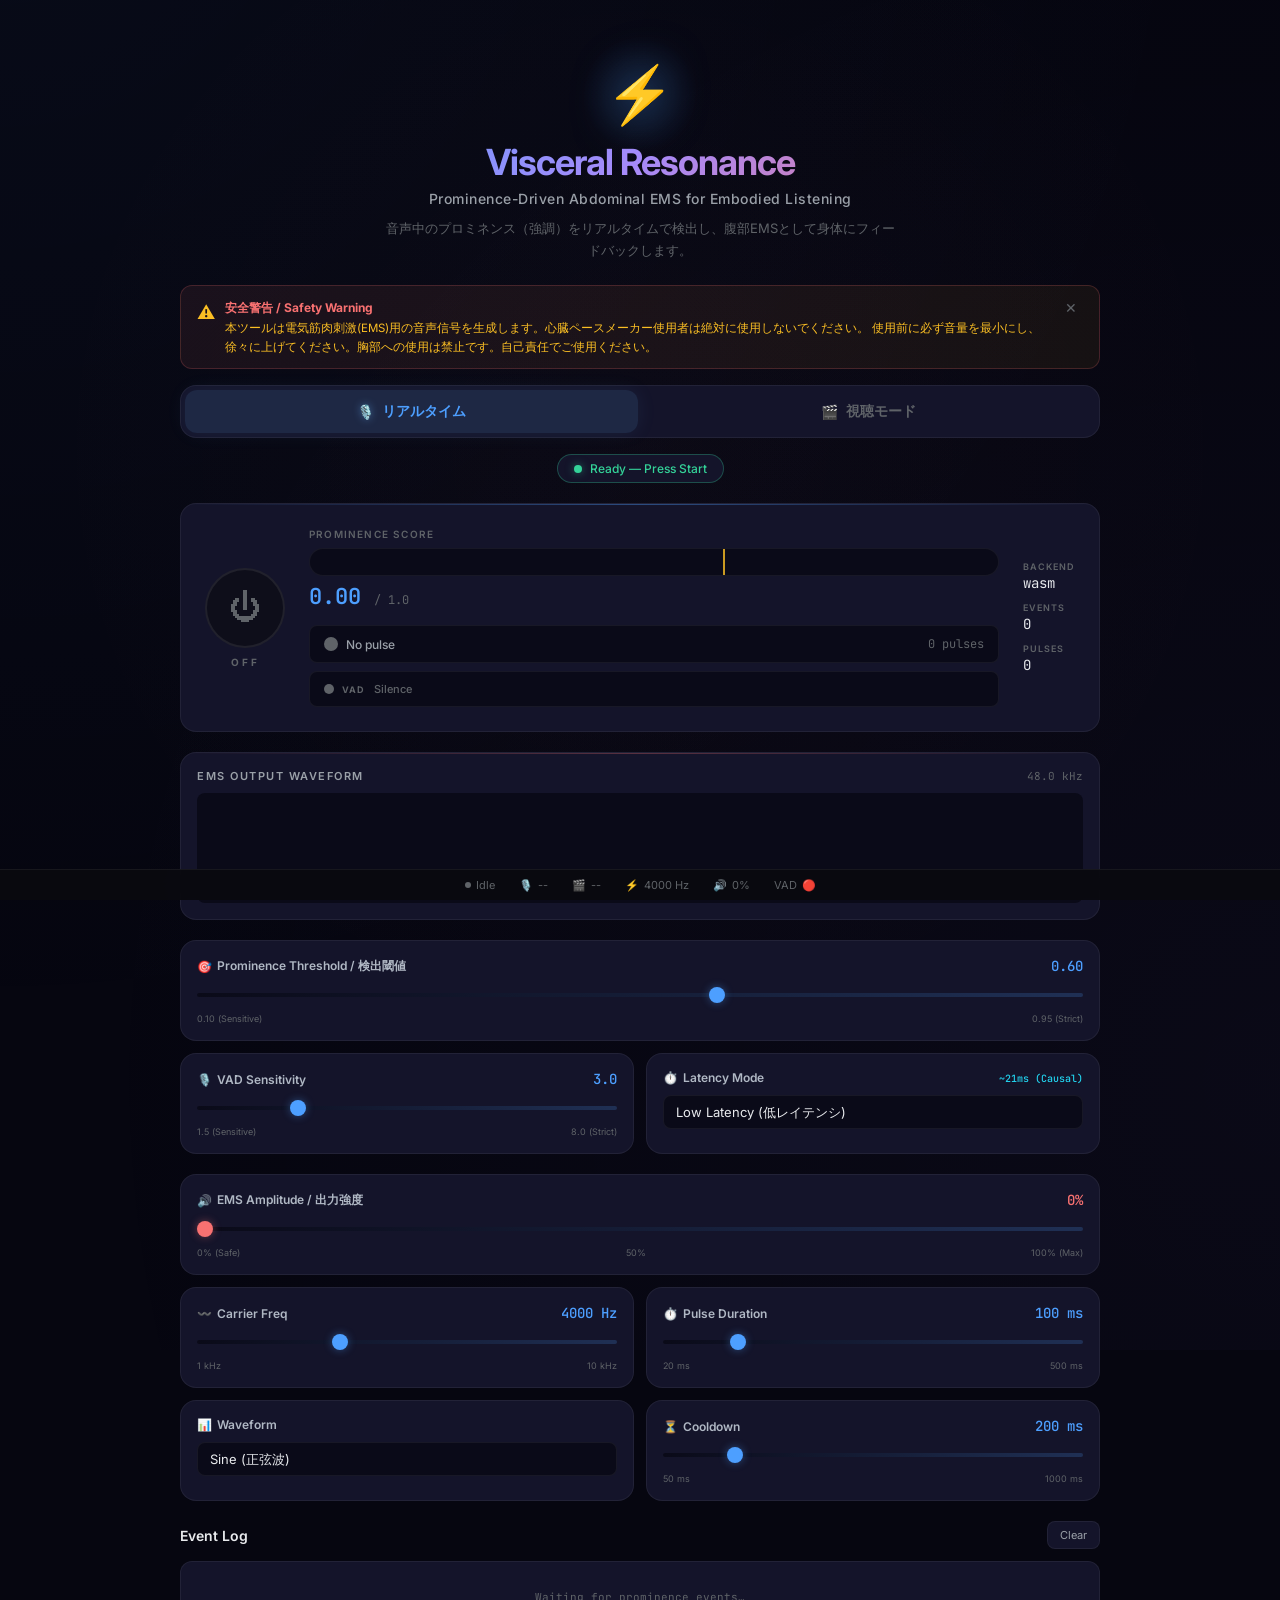
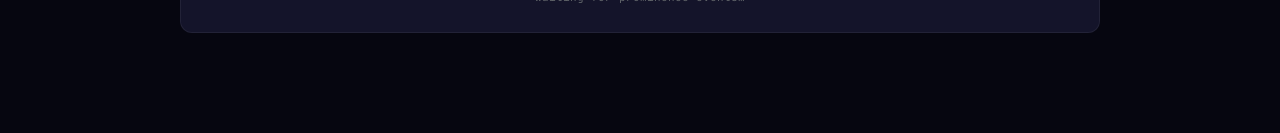
==== index.html @ 7a7bbd29 "feat: Visceral Resonance exhibition web app - Prominence-driven EMS (realtime + playback)" ====
<!DOCTYPE html>
<html lang="ja">
<head>
  <meta charset="UTF-8">
  <meta name="viewport" content="width=device-width, initial-scale=1.0">
  <title>Visceral Resonance — Prominence-Driven EMS</title>
  <meta name="description" content="Real-time speech prominence detection driving abdominal EMS for embodied listening. Exhibition demo.">
  <link rel="preconnect" href="https://fonts.googleapis.com">
  <link rel="preconnect" href="https://fonts.gstatic.com" crossorigin>
  <link href="https://fonts.googleapis.com/css2?family=Inter:wght@300;400;500;600;700&family=JetBrains+Mono:wght@400;500&display=swap" rel="stylesheet">
  <link rel="stylesheet" href="style.css">
</head>
<body>
  <div class="app-container">

    <!-- ═══ Hero ═══ -->
    <header class="hero">
      <div class="hero__icon-wrap">
        <span class="hero__icon">⚡</span>
        <div class="hero__glow"></div>
      </div>
      <h1 class="hero__title">Visceral Resonance</h1>
      <p class="hero__subtitle">Prominence-Driven Abdominal EMS for Embodied Listening</p>
      <p class="hero__desc">
        音声中のプロミネンス（強調）をリアルタイムで検出し、腹部EMSとして身体にフィードバックします。
      </p>
    </header>

    <!-- ═══ Safety Warning ═══ -->
    <div class="warning-banner" id="warningBanner">
      <span class="warning-banner__icon">⚠️</span>
      <div class="warning-banner__text">
        <strong>安全警告 / Safety Warning</strong>
        本ツールは電気筋肉刺激(EMS)用の音声信号を生成します。心臓ペースメーカー使用者は絶対に使用しないでください。
        使用前に必ず音量を最小にし、徐々に上げてください。胸部への使用は禁止です。自己責任でご使用ください。
      </div>
      <button class="warning-banner__dismiss" id="dismissWarning" aria-label="Dismiss">✕</button>
    </div>

    <!-- ═══ Mode Tabs ═══ -->
    <div class="mode-tabs">
      <button class="mode-tab mode-tab--active" id="modeRealtimeBtn" data-mode="realtime">
        <span>🎙️</span> リアルタイム
      </button>
      <button class="mode-tab" id="modePlaybackBtn" data-mode="playback">
        <span>🎬</span> 視聴モード
      </button>
    </div>

    <!-- ═══ Status Chip ═══ -->
    <div class="system-status">
      <div class="status-chip" id="statusChip">
        <span class="status-chip__dot"></span>
        <span class="status-chip__text">Initializing…</span>
      </div>
    </div>

    <!-- ═══════════════════════════════════════════════
         Realtime Mode
         ═══════════════════════════════════════════════ -->
    <div class="mode-section" id="modeRealtimeSection">

      <!-- Main Panel: Power + Meters -->
      <div class="main-panel">
        <div class="main-panel__left">
          <button class="power-btn" id="powerBtn" aria-label="Start/Stop">⏻</button>
          <p class="power-label" id="powerLabel">OFF</p>
        </div>
        <div class="main-panel__center">
          <!-- Prominence Meter -->
          <div class="prominence-meter">
            <div class="prominence-meter__label">Prominence Score</div>
            <div class="prominence-meter__bar-wrapper">
              <div class="prominence-meter__bar" id="prominenceBar"></div>
              <div class="prominence-meter__threshold" id="prominenceThresholdLine"></div>
            </div>
            <div class="prominence-meter__value">
              <span id="prominenceScoreText">0.00</span>
              <span class="prominence-meter__unit">/ 1.0</span>
            </div>
          </div>
          <!-- Pulse Indicator -->
          <div class="pulse-indicator" id="pulseIndicator">
            <span class="pulse-indicator__dot" id="pulseDot"></span>
            <span class="pulse-indicator__text" id="pulseText">No pulse</span>
            <span class="pulse-indicator__count" id="pulseCount">0 pulses</span>
          </div>
          <!-- VAD Indicator -->
          <div class="vad-indicator" id="vadIndicator">
            <span class="vad-indicator__dot" id="vadDot"></span>
            <span class="vad-indicator__label">VAD</span>
            <span class="vad-indicator__text" id="vadText">Silence</span>
          </div>
        </div>
        <div class="main-panel__right">
          <div class="acn-info">
            <div class="acn-info__item"><span class="acn-info__label">Backend</span><span class="acn-info__value" id="acnBackend">--</span></div>
            <div class="acn-info__item"><span class="acn-info__label">Events</span><span class="acn-info__value" id="eventCount">0</span></div>
            <div class="acn-info__item"><span class="acn-info__label">Pulses</span><span class="acn-info__value" id="totalPulses">0</span></div>
          </div>
        </div>
      </div>

      <!-- Waveform Visualizer -->
      <div class="visualizer-section">
        <div class="visualizer-card">
          <div class="visualizer-header">
            <span class="visualizer-title">EMS Output Waveform</span>
            <span class="visualizer-info" id="sampleRateInfo">48 kHz</span>
          </div>
          <canvas id="waveformCanvas"></canvas>
        </div>
      </div>

      <!-- Realtime Controls -->
      <div class="controls-grid">
        <div class="control-card control-card--full">
          <div class="control-card__header">
            <span class="control-card__title"><span>🎯</span> Prominence Threshold / 検出閾値</span>
            <span class="control-card__value" id="thresholdValue">0.60</span>
          </div>
          <input type="range" id="thresholdSlider" min="10" max="95" value="60" step="1">
          <div class="slider-labels"><span>0.10 (Sensitive)</span><span>0.95 (Strict)</span></div>
        </div>
        <div class="control-card">
          <div class="control-card__header">
            <span class="control-card__title"><span>🎙️</span> VAD Sensitivity</span>
            <span class="control-card__value" id="vadSensitivityValue">3.0</span>
          </div>
          <input type="range" id="vadSensitivitySlider" min="1.5" max="8.0" value="3.0" step="0.1">
          <div class="slider-labels"><span>1.5 (Sensitive)</span><span>8.0 (Strict)</span></div>
        </div>
        <div class="control-card">
          <div class="control-card__header">
            <span class="control-card__title"><span>⏱️</span> Latency Mode</span>
            <span class="control-card__value latency-info" id="latencyModeInfo">~21ms (Causal)</span>
          </div>
          <div class="select-group">
            <select id="latencyModeSelect">
              <option value="low" selected>Low Latency (低レイテンシ)</option>
              <option value="normal">Normal (ACN Triplet)</option>
            </select>
          </div>
        </div>
      </div>

    </div><!-- end realtime -->

    <!-- ═══════════════════════════════════════════════
         Playback Mode
         ═══════════════════════════════════════════════ -->
    <div class="mode-section mode-section--hidden" id="modePlaybackSection">

      <!-- Port Selection -->
      <div class="section-header">
        <h2 class="section-title">Output Port / 出力ポート</h2>
        <button class="btn-small" id="refreshDevicesBtn">🔄 Refresh Devices</button>
      </div>
      <div class="port-grid">
        <div class="port-card">
          <div class="port-card__header">
            <span class="port-card__icon">🔊</span>
            <span class="port-card__title">Audio Port (音声出力)</span>
          </div>
          <div class="select-group"><select id="audioPortSelect"><option value="default">Default</option></select></div>
          <div class="port-card__hint">ヘッドホン / スピーカー</div>
        </div>
        <div class="port-card">
          <div class="port-card__header">
            <span class="port-card__icon">⚡</span>
            <span class="port-card__title">EMS Port (刺激出力)</span>
          </div>
          <div class="select-group"><select id="emsPortSelect"><option value="default">Default</option></select></div>
          <div class="port-card__hint">USB-C オーディオアダプタ → 電極パッド</div>
        </div>
      </div>

      <!-- Media Library -->
      <div class="section-header" style="margin-top:12px">
        <h2 class="section-title">📁 Media Library</h2>
      </div>
      <div class="media-library" id="mediaLibrary">
        <div class="media-library__loading">読み込み中…</div>
      </div>

      <!-- File Drop + Player -->
      <div class="playback-card">
        <div class="playback-drop-zone playback-drop-zone--small" id="dropZone">
          <div class="playback-drop-zone__text">📂 その他のWAVファイルをドロップ / クリック</div>
          <input type="file" id="playbackFileInput" accept=".wav" style="display:none">
        </div>
        <div class="playback-player" id="playbackPlayer" style="display:none">
          <div class="playback-player__name" id="playbackFileName">--</div>
          <div class="playback-transport">
            <button class="transport-btn" id="playBtn">▶</button>
            <button class="transport-btn" id="pauseBtn">⏸</button>
            <button class="transport-btn" id="stopBtn">⏹</button>
            <input type="range" class="seek-slider" id="seekSlider" min="0" max="100" value="0" step="0.1">
            <span class="transport-time" id="transportTime">0:00 / 0:00</span>
          </div>
          <div class="playback-player__controls">
            <button class="btn-small" id="playbackClearBtn">別のファイルを選択</button>
          </div>
        </div>
      </div>
    </div><!-- end playback -->

    <!-- ═══ Shared EMS Controls ═══ -->
    <div class="controls-grid">
      <div class="control-card control-card--full">
        <div class="control-card__header">
          <span class="control-card__title"><span>🔊</span> EMS Amplitude / 出力強度</span>
          <span class="control-card__value amplitude-value" id="amplitudeValue">0%</span>
        </div>
        <input type="range" class="amplitude-slider" id="amplitudeSlider" min="0" max="100" value="0" step="1">
        <div class="slider-labels"><span>0% (Safe)</span><span>50%</span><span>100% (Max)</span></div>
      </div>
      <div class="control-card">
        <div class="control-card__header">
          <span class="control-card__title"><span>〰️</span> Carrier Freq</span>
          <span class="control-card__value" id="carrierFreqValue">4000 Hz</span>
        </div>
        <input type="range" id="carrierFreqSlider" min="1000" max="10000" value="4000" step="100">
        <div class="slider-labels"><span>1 kHz</span><span>10 kHz</span></div>
      </div>
      <div class="control-card">
        <div class="control-card__header">
          <span class="control-card__title"><span>⏱️</span> Pulse Duration</span>
          <span class="control-card__value" id="pulseDurationValue">100 ms</span>
        </div>
        <input type="range" id="pulseDurationSlider" min="20" max="500" value="100" step="10">
        <div class="slider-labels"><span>20 ms</span><span>500 ms</span></div>
      </div>
      <div class="control-card">
        <div class="control-card__header">
          <span class="control-card__title"><span>📊</span> Waveform</span>
        </div>
        <div class="select-group">
          <select id="waveformSelect">
            <option value="0">Sine (正弦波)</option>
            <option value="1">Square (矩形波)</option>
            <option value="2">Biphasic (二相性)</option>
          </select>
        </div>
      </div>
      <div class="control-card">
        <div class="control-card__header">
          <span class="control-card__title"><span>⏳</span> Cooldown</span>
          <span class="control-card__value" id="cooldownValue">200 ms</span>
        </div>
        <input type="range" id="cooldownSlider" min="50" max="1000" value="200" step="10">
        <div class="slider-labels"><span>50 ms</span><span>1000 ms</span></div>
      </div>
    </div>

    <!-- ═══ Event Log ═══ -->
    <div class="event-log-section">
      <div class="section-header">
        <h2 class="section-title">Event Log</h2>
        <button class="btn-small" id="clearLogBtn">Clear</button>
      </div>
      <div class="event-log" id="eventLog">
        <div class="event-log__placeholder">Waiting for prominence events…</div>
      </div>
    </div>
  </div>

  <!-- ═══ Bottom Status Bar ═══ -->
  <div class="status-bar">
    <div class="status-item"><div class="status-dot" id="statusDot"></div><span id="statusText">Idle</span></div>
    <div class="status-item"><span>🎙️</span><span id="statusMic">--</span></div>
    <div class="status-item"><span>🎬</span><span id="statusPlayback">--</span></div>
    <div class="status-item"><span>⚡</span><span id="statusCarrier">4000 Hz</span></div>
    <div class="status-item"><span>🔊</span><span id="statusAmplitude">0%</span></div>
    <div class="status-item"><span>VAD</span><span id="statusVad">🔴</span></div>
  </div>

  <!-- ═══ Scripts ═══ -->
  <script src="./lib/syllable.js"></script>
  <script src="./lib/acn-model-acoustic-v1.js"></script>
  <script src="./lib/acn-features.js"></script>
  <script src="./lib/acn-runtime.js"></script>
  <script src="./lib/acn-wasm-runtime.js"></script>
  <script src="app.js"></script>
</body>
</html>
---- style.css ----
/* ═══════════════════════════════════════════════════════════════════
   Visceral Resonance — Exhibition Dark UI
   ═══════════════════════════════════════════════════════════════════ */

@import url('https://fonts.googleapis.com/css2?family=Inter:wght@300;400;500;600;700&family=JetBrains+Mono:wght@400;500&display=swap');

:root {
  --bg-primary: #060610;
  --bg-secondary: #0e0e1a;
  --bg-card: #14142a;
  --bg-card-hover: #1c1c3a;
  --bg-input: #0a0a18;
  --border-subtle: rgba(255, 255, 255, 0.06);
  --border-active: rgba(100, 180, 255, 0.3);

  --text-primary: #e8eaed;
  --text-secondary: #9aa0a8;
  --text-muted: #5f6368;
  --text-label: #b0b8c4;

  --accent-blue: #4d9fff;
  --accent-blue-glow: rgba(77, 159, 255, 0.15);
  --accent-green: #34d399;
  --accent-green-glow: rgba(52, 211, 153, 0.15);
  --accent-red: #f87171;
  --accent-red-glow: rgba(248, 113, 113, 0.2);
  --accent-amber: #fbbf24;
  --accent-purple: #a78bfa;
  --accent-cyan: #22d3ee;

  --font-sans: 'Inter', -apple-system, BlinkMacSystemFont, sans-serif;
  --font-mono: 'JetBrains Mono', 'Consolas', monospace;

  --radius-sm: 8px;
  --radius-md: 12px;
  --radius-lg: 16px;
  --ease-out: cubic-bezier(0.16, 1, 0.3, 1);
}

* { margin: 0; padding: 0; box-sizing: border-box; }
html { font-size: 16px; scroll-behavior: smooth; }

body {
  font-family: var(--font-sans);
  background: var(--bg-primary);
  color: var(--text-primary);
  min-height: 100vh;
  overflow-x: hidden;
  -webkit-font-smoothing: antialiased;
}

body::before {
  content: '';
  position: fixed;
  top: -50%; left: -50%;
  width: 200%; height: 200%;
  background:
    radial-gradient(circle at 25% 15%, rgba(77, 159, 255, 0.04) 0%, transparent 50%),
    radial-gradient(circle at 75% 85%, rgba(167, 139, 250, 0.03) 0%, transparent 50%),
    radial-gradient(circle at 50% 50%, rgba(248, 113, 113, 0.02) 0%, transparent 40%);
  pointer-events: none;
  z-index: 0;
}

/* ═══ Layout ═══ */

.app-container {
  max-width: 960px;
  margin: 0 auto;
  padding: 20px 20px 80px;
  position: relative;
  z-index: 1;
}

/* ═══ Hero ═══ */

.hero {
  text-align: center;
  padding: 40px 0 24px;
  position: relative;
}

.hero__icon-wrap {
  position: relative;
  display: inline-block;
  margin-bottom: 12px;
}

.hero__icon {
  font-size: 56px;
  display: block;
  filter: drop-shadow(0 0 24px rgba(77, 159, 255, 0.5));
  animation: hero-pulse 3s ease-in-out infinite;
  position: relative;
  z-index: 1;
}

.hero__glow {
  position: absolute;
  top: 50%; left: 50%;
  transform: translate(-50%, -50%);
  width: 120px; height: 120px;
  background: radial-gradient(circle, rgba(77, 159, 255, 0.12) 0%, transparent 70%);
  border-radius: 50%;
  animation: glow-breathe 4s ease-in-out infinite;
}

@keyframes hero-pulse {
  0%, 100% { filter: drop-shadow(0 0 24px rgba(77, 159, 255, 0.5)); transform: scale(1); }
  50% { filter: drop-shadow(0 0 36px rgba(77, 159, 255, 0.8)); transform: scale(1.05); }
}

@keyframes glow-breathe {
  0%, 100% { opacity: 0.6; transform: translate(-50%, -50%) scale(1); }
  50% { opacity: 1; transform: translate(-50%, -50%) scale(1.3); }
}

.hero__title {
  font-size: 36px;
  font-weight: 700;
  letter-spacing: -1px;
  background: linear-gradient(135deg, #4d9fff 0%, #a78bfa 50%, #f87171 100%);
  -webkit-background-clip: text;
  -webkit-text-fill-color: transparent;
  background-clip: text;
  margin-bottom: 6px;
}

.hero__subtitle {
  font-size: 14px;
  color: var(--text-secondary);
  font-weight: 500;
  letter-spacing: 0.5px;
  margin-bottom: 10px;
}

.hero__desc {
  font-size: 13px;
  color: var(--text-muted);
  max-width: 520px;
  margin: 0 auto;
  line-height: 1.7;
}

/* ═══ Safety Warning ═══ */

.warning-banner {
  background: linear-gradient(135deg, rgba(248, 113, 113, 0.08), rgba(251, 191, 36, 0.06));
  border: 1px solid rgba(248, 113, 113, 0.2);
  border-radius: var(--radius-md);
  padding: 12px 16px;
  margin-bottom: 16px;
  display: flex;
  align-items: flex-start;
  gap: 10px;
  font-size: 11.5px;
  line-height: 1.6;
  color: var(--accent-amber);
  animation: fadeIn 0.5s ease-out;
}

.warning-banner--hidden { display: none; }

.warning-banner__icon { font-size: 18px; flex-shrink: 0; margin-top: 1px; }
.warning-banner__text { flex: 1; }
.warning-banner__text strong { display: block; font-size: 12px; margin-bottom: 2px; color: var(--accent-red); }

.warning-banner__dismiss {
  background: none; border: none; color: var(--text-muted); cursor: pointer;
  font-size: 14px; padding: 2px 6px; border-radius: 4px;
  transition: color 0.2s, background 0.2s;
}
.warning-banner__dismiss:hover { color: var(--text-primary); background: rgba(255,255,255,0.05); }

/* ═══ Mode Tabs ═══ */

.mode-tabs {
  display: flex;
  gap: 4px;
  padding: 4px;
  background: var(--bg-card);
  border-radius: var(--radius-lg);
  border: 1px solid var(--border-subtle);
  margin-bottom: 16px;
}

.mode-tab {
  flex: 1;
  padding: 12px 16px;
  border: none;
  border-radius: var(--radius-md);
  background: transparent;
  color: var(--text-muted);
  font-family: var(--font-sans);
  font-size: 14px;
  font-weight: 600;
  cursor: pointer;
  transition: all 0.3s var(--ease-out);
  display: flex;
  align-items: center;
  justify-content: center;
  gap: 8px;
}

.mode-tab:hover { color: var(--text-secondary); background: rgba(255,255,255,0.03); }

.mode-tab--active {
  background: rgba(100, 180, 255, 0.12);
  color: var(--accent-blue);
  box-shadow: 0 0 20px rgba(100, 180, 255, 0.08);
}

.mode-tab--active span { filter: drop-shadow(0 0 4px rgba(100, 180, 255, 0.4)); }

.mode-section { animation: modeIn 0.3s var(--ease-out); }
.mode-section--hidden { display: none !important; }

@keyframes modeIn {
  from { opacity: 0; transform: translateY(8px); }
  to   { opacity: 1; transform: translateY(0); }
}

@keyframes fadeIn {
  from { opacity: 0; }
  to   { opacity: 1; }
}

/* ═══ System Status ═══ */

.system-status {
  display: flex;
  justify-content: center;
  margin-bottom: 20px;
}

.status-chip {
  display: inline-flex;
  align-items: center;
  gap: 8px;
  padding: 6px 16px;
  border-radius: 20px;
  background: var(--bg-card);
  border: 1px solid var(--border-subtle);
  font-size: 12px;
  font-weight: 500;
  color: var(--text-secondary);
  transition: all 0.3s var(--ease-out);
}

.status-chip.ready { border-color: rgba(52, 211, 153, 0.3); color: var(--accent-green); }
.status-chip.error { border-color: rgba(248, 113, 113, 0.3); color: var(--accent-red); }
.status-chip.calibrating { border-color: rgba(251, 191, 36, 0.3); color: var(--accent-amber); }

.status-chip__dot {
  width: 8px; height: 8px;
  border-radius: 50%;
  background: var(--text-muted);
  transition: all 0.3s;
}

.status-chip.ready .status-chip__dot { background: var(--accent-green); box-shadow: 0 0 8px rgba(52, 211, 153, 0.5); }
.status-chip.error .status-chip__dot { background: var(--accent-red); }
.status-chip.calibrating .status-chip__dot { background: var(--accent-amber); animation: blink 1s ease-in-out infinite; }

@keyframes blink { 0%, 100% { opacity: 1; } 50% { opacity: 0.3; } }

/* ═══ Main Panel ═══ */

.main-panel {
  display: grid;
  grid-template-columns: auto 1fr auto;
  gap: 24px;
  align-items: center;
  margin-bottom: 20px;
  padding: 24px;
  background: var(--bg-card);
  border: 1px solid var(--border-subtle);
  border-radius: var(--radius-lg);
  position: relative;
  overflow: hidden;
}

.main-panel::before {
  content: '';
  position: absolute;
  top: 0; left: 0; right: 0;
  height: 1px;
  background: linear-gradient(90deg, transparent, rgba(77, 159, 255, 0.4), transparent);
}

.main-panel__left { text-align: center; }

/* Power Button */
.power-btn {
  width: 80px; height: 80px;
  border-radius: 50%;
  border: 2px solid rgba(255, 255, 255, 0.08);
  background: var(--bg-secondary);
  cursor: pointer;
  display: flex;
  align-items: center;
  justify-content: center;
  font-size: 32px;
  color: var(--text-muted);
  transition: all 0.4s var(--ease-out);
  outline: none;
  position: relative;
}

.power-btn::after {
  content: '';
  position: absolute;
  inset: -4px;
  border-radius: 50%;
  border: 1px solid transparent;
  transition: border-color 0.4s;
}

.power-btn:hover {
  border-color: rgba(77, 159, 255, 0.4);
  transform: scale(1.08);
  box-shadow: 0 0 24px rgba(77, 159, 255, 0.1);
}

.power-btn.active {
  border-color: var(--accent-green);
  background: rgba(52, 211, 153, 0.1);
  color: var(--accent-green);
  box-shadow: 0 0 40px rgba(52, 211, 153, 0.2);
}

.power-btn.active::after {
  border-color: rgba(52, 211, 153, 0.15);
  animation: ring-expand 2s infinite;
}

@keyframes ring-expand {
  0% { transform: scale(1); opacity: 1; }
  100% { transform: scale(1.4); opacity: 0; }
}

.power-label {
  margin-top: 8px;
  font-size: 10px;
  font-weight: 700;
  color: var(--text-muted);
  text-transform: uppercase;
  letter-spacing: 3px;
}

.power-label.active { color: var(--accent-green); }

/* ═══ Prominence Meter ═══ */

.prominence-meter { margin-bottom: 14px; }

.prominence-meter__label {
  font-size: 10px;
  font-weight: 600;
  color: var(--text-muted);
  text-transform: uppercase;
  letter-spacing: 1.2px;
  margin-bottom: 8px;
}

.prominence-meter__bar-wrapper {
  position: relative;
  height: 28px;
  background: var(--bg-input);
  border-radius: 14px;
  overflow: hidden;
  margin-bottom: 6px;
  border: 1px solid var(--border-subtle);
}

.prominence-meter__bar {
  height: 100%;
  width: 0%;
  border-radius: 14px;
  background: linear-gradient(90deg, #22d3ee, #4d9fff, #a78bfa, #f87171);
  transition: width 0.1s ease-out;
  box-shadow: 0 0 16px rgba(77, 159, 255, 0.35);
}

.prominence-meter__threshold {
  position: absolute;
  top: 0; bottom: 0;
  width: 2px;
  background: var(--accent-amber);
  left: 60%;
  transition: left 0.2s;
  opacity: 0.8;
}

.prominence-meter__threshold::after {
  content: '▼';
  position: absolute;
  top: -14px; left: 50%;
  transform: translateX(-50%);
  font-size: 8px;
  color: var(--accent-amber);
}

.prominence-meter__value {
  font-family: var(--font-mono);
  font-size: 22px;
  font-weight: 600;
  color: var(--accent-blue);
}

.prominence-meter__unit {
  font-size: 12px;
  color: var(--text-muted);
  font-weight: 400;
}

/* ═══ Pulse Indicator ═══ */

.pulse-indicator {
  display: flex;
  align-items: center;
  gap: 8px;
  padding: 10px 14px;
  background: var(--bg-input);
  border-radius: var(--radius-sm);
  font-size: 12px;
  margin-bottom: 8px;
  border: 1px solid var(--border-subtle);
}

.pulse-indicator__dot {
  width: 14px; height: 14px;
  border-radius: 50%;
  background: var(--text-muted);
  transition: all 0.15s;
  flex-shrink: 0;
}

.pulse-indicator__dot.firing {
  background: var(--accent-red);
  box-shadow: 0 0 20px rgba(248, 113, 113, 0.7);
  animation: pulse-fire 0.15s ease-out;
}

@keyframes pulse-fire {
  0% { transform: scale(1); }
  50% { transform: scale(1.8); }
  100% { transform: scale(1); }
}

.pulse-indicator__text { color: var(--text-secondary); font-weight: 500; flex: 1; }
.pulse-indicator__count { font-family: var(--font-mono); color: var(--text-muted); }

/* ═══ VAD Indicator ═══ */

.vad-indicator {
  display: flex;
  align-items: center;
  gap: 8px;
  padding: 10px 14px;
  background: var(--bg-input);
  border-radius: var(--radius-sm);
  font-size: 12px;
  border: 1px solid var(--border-subtle);
}

.vad-indicator__dot {
  width: 10px; height: 10px;
  border-radius: 50%;
  background: var(--text-muted);
  transition: all 0.2s;
  flex-shrink: 0;
}

.vad-indicator__dot.active {
  background: var(--accent-green);
  box-shadow: 0 0 12px rgba(52, 211, 153, 0.6);
}

.vad-indicator__label {
  font-size: 9px;
  font-weight: 700;
  color: var(--text-muted);
  text-transform: uppercase;
  letter-spacing: 1.2px;
}

.vad-indicator__text {
  color: var(--text-muted);
  font-weight: 500;
  font-size: 11px;
  transition: color 0.2s;
}

.latency-info { font-size: 10px !important; color: var(--accent-cyan) !important; }

/* ═══ Waveform Visualizer ═══ */

.visualizer-section { margin-bottom: 20px; }

.visualizer-card {
  background: var(--bg-card);
  border: 1px solid var(--border-subtle);
  border-radius: var(--radius-lg);
  padding: 16px;
  position: relative;
  overflow: hidden;
}

.visualizer-card::before {
  content: '';
  position: absolute;
  top: 0; left: 0; right: 0;
  height: 1px;
  background: linear-gradient(90deg, transparent, rgba(248, 113, 113, 0.3), transparent);
}

.visualizer-header {
  display: flex;
  justify-content: space-between;
  align-items: center;
  margin-bottom: 10px;
}

.visualizer-title {
  font-size: 11px;
  font-weight: 600;
  color: var(--text-secondary);
  text-transform: uppercase;
  letter-spacing: 1.5px;
}

.visualizer-info {
  font-family: var(--font-mono);
  font-size: 11px;
  color: var(--text-muted);
}

#waveformCanvas {
  width: 100%;
  height: 110px;
  display: block;
  border-radius: var(--radius-sm);
  background: var(--bg-input);
}

/* ═══ ACN Info ═══ */

.acn-info { display: flex; flex-direction: column; gap: 10px; }

.acn-info__item { display: flex; flex-direction: column; gap: 2px; }

.acn-info__label {
  font-size: 9px; font-weight: 600;
  color: var(--text-muted);
  text-transform: uppercase;
  letter-spacing: 1px;
}

.acn-info__value {
  font-family: var(--font-mono);
  font-size: 14px;
  color: var(--text-primary);
}

/* ═══ Control Cards ═══ */

.controls-grid {
  display: grid;
  grid-template-columns: 1fr 1fr;
  gap: 12px;
  margin-bottom: 20px;
}

.control-card {
  background: var(--bg-card);
  border: 1px solid var(--border-subtle);
  border-radius: var(--radius-lg);
  padding: 16px;
  transition: border-color 0.3s var(--ease-out);
}

.control-card:hover { border-color: var(--border-active); }
.control-card--full { grid-column: 1 / -1; }

.control-card__header {
  display: flex;
  justify-content: space-between;
  align-items: baseline;
  margin-bottom: 10px;
}

.control-card__title {
  font-size: 12px; font-weight: 600;
  color: var(--text-label);
  display: flex; align-items: center; gap: 5px;
}

.control-card__value {
  font-family: var(--font-mono);
  font-size: 14px;
  font-weight: 500;
  color: var(--accent-blue);
}

.amplitude-value { color: var(--accent-red) !important; }

/* Sliders */
input[type="range"] {
  width: 100%;
  -webkit-appearance: none;
  appearance: none;
  background: transparent;
  cursor: pointer;
  height: 20px;
}

input[type="range"]::-webkit-slider-runnable-track {
  height: 4px;
  background: linear-gradient(90deg, var(--bg-input) 0%, rgba(77, 159, 255, 0.2) 100%);
  border-radius: 2px;
}

input[type="range"]::-webkit-slider-thumb {
  -webkit-appearance: none;
  appearance: none;
  width: 16px; height: 16px;
  background: var(--accent-blue);
  border-radius: 50%;
  margin-top: -6px;
  box-shadow: 0 0 8px rgba(77, 159, 255, 0.4);
  transition: transform 0.15s, box-shadow 0.15s;
}

input[type="range"]::-webkit-slider-thumb:hover {
  transform: scale(1.2);
  box-shadow: 0 0 14px rgba(77, 159, 255, 0.6);
}

.amplitude-slider::-webkit-slider-thumb {
  background: var(--accent-red) !important;
  box-shadow: 0 0 8px rgba(248, 113, 113, 0.4) !important;
}

.slider-labels {
  display: flex;
  justify-content: space-between;
  font-size: 9px;
  color: var(--text-muted);
  margin-top: 4px;
}

/* Selects */
.select-group select {
  width: 100%;
  background: var(--bg-input);
  color: var(--text-primary);
  border: 1px solid var(--border-subtle);
  border-radius: var(--radius-sm);
  padding: 8px 12px;
  font-family: var(--font-sans);
  font-size: 13px;
  cursor: pointer;
  outline: none;
  transition: border-color 0.2s;
  -webkit-appearance: none;
  appearance: none;
}

.select-group select:focus { border-color: var(--accent-blue); }

/* ═══ Playback Mode ═══ */

.section-header {
  display: flex;
  justify-content: space-between;
  align-items: center;
  margin-bottom: 12px;
}

.section-title {
  font-size: 14px;
  font-weight: 600;
  color: var(--text-primary);
}

.btn-small {
  background: var(--bg-card);
  border: 1px solid var(--border-subtle);
  color: var(--text-secondary);
  padding: 6px 12px;
  border-radius: var(--radius-sm);
  font-family: var(--font-sans);
  font-size: 11px;
  cursor: pointer;
  transition: all 0.2s var(--ease-out);
}

.btn-small:hover { border-color: var(--accent-blue); color: var(--accent-blue); }

/* Port Grid */
.port-grid {
  display: grid;
  grid-template-columns: 1fr 1fr;
  gap: 12px;
  margin-bottom: 12px;
}

.port-card {
  background: var(--bg-card);
  border: 1px solid var(--border-subtle);
  border-radius: var(--radius-md);
  padding: 14px;
  transition: border-color 0.3s var(--ease-out);
}

.port-card:hover { border-color: var(--border-active); }

.port-card__header { display: flex; align-items: center; gap: 8px; margin-bottom: 8px; }
.port-card__icon { font-size: 18px; }
.port-card__title { font-size: 12px; font-weight: 600; color: var(--text-label); }
.port-card__hint { font-size: 9px; color: var(--text-muted); font-family: var(--font-mono); margin-top: 6px; }

/* Media Library */
.media-library {
  display: grid;
  grid-template-columns: 1fr;
  gap: 6px;
  margin-bottom: 12px;
}

.media-library__loading {
  text-align: center;
  color: var(--text-muted);
  padding: 16px;
  font-size: 12px;
}

.media-track {
  display: flex;
  align-items: center;
  gap: 12px;
  padding: 10px 14px;
  background: var(--bg-card);
  border: 1px solid var(--border-subtle);
  border-radius: var(--radius-md);
  cursor: pointer;
  transition: all 0.2s var(--ease-out);
}

.media-track:hover { border-color: var(--accent-blue); background: var(--bg-card-hover); }

.media-track--active {
  border-color: var(--accent-blue);
  background: rgba(77, 159, 255, 0.08);
  box-shadow: 0 0 12px rgba(77, 159, 255, 0.1);
}

.media-track__icon { font-size: 18px; flex-shrink: 0; }
.media-track__info { flex: 1; min-width: 0; }

.media-track__label {
  font-size: 13px; font-weight: 500;
  color: var(--text-primary);
  white-space: nowrap; overflow: hidden; text-overflow: ellipsis;
}

.media-track__meta {
  font-size: 10px;
  color: var(--text-muted);
  font-family: var(--font-mono);
  margin-top: 2px;
}

.media-track__play {
  flex-shrink: 0;
  width: 30px; height: 30px;
  border-radius: 50%;
  border: 1px solid var(--border-subtle);
  background: var(--bg-input);
  color: var(--accent-blue);
  font-size: 12px;
  cursor: pointer;
  display: flex;
  align-items: center;
  justify-content: center;
  transition: all 0.2s var(--ease-out);
}

.media-track__play:hover { background: var(--accent-blue-glow); border-color: var(--accent-blue); }

/* Playback Card */
.playback-card {
  background: var(--bg-card);
  border: 1px solid var(--border-subtle);
  border-radius: var(--radius-lg);
  padding: 16px;
}

.playback-drop-zone {
  border: 2px dashed rgba(255,255,255,0.1);
  border-radius: var(--radius-md);
  padding: 32px 20px;
  text-align: center;
  cursor: pointer;
  transition: all 0.3s var(--ease-out);
}

.playback-drop-zone--small { padding: 14px 16px; }

.playback-drop-zone:hover,
.playback-drop-zone.dragover {
  border-color: var(--accent-blue);
  background: rgba(77, 159, 255, 0.05);
}

.playback-drop-zone__text {
  font-size: 13px;
  color: var(--text-secondary);
}

.playback-player__name {
  font-family: var(--font-mono);
  font-size: 13px;
  color: var(--accent-cyan);
  margin-bottom: 10px;
  padding: 6px 10px;
  background: var(--bg-input);
  border-radius: var(--radius-sm);
  display: flex;
  align-items: center;
  gap: 8px;
}

.playback-player__name::before { content: '🎵'; }

.playback-transport {
  display: flex;
  align-items: center;
  gap: 8px;
  padding: 10px 0;
}

.transport-btn {
  width: 36px; height: 36px;
  border-radius: 50%;
  border: 1px solid var(--border-subtle);
  background: var(--bg-input);
  color: var(--text-primary);
  font-size: 14px;
  cursor: pointer;
  display: flex;
  align-items: center;
  justify-content: center;
  transition: all 0.2s var(--ease-out);
}

.transport-btn:hover { border-color: var(--accent-blue); background: var(--accent-blue-glow); }

.seek-slider { flex: 1; }

.transport-time {
  font-family: var(--font-mono);
  font-size: 11px;
  color: var(--text-muted);
  min-width: 80px;
  text-align: right;
}

.playback-player__controls {
  display: flex;
  justify-content: flex-end;
  margin-top: 10px;
}

/* ═══ Event Log ═══ */

.event-log-section { margin-bottom: 20px; }

.event-log {
  background: var(--bg-card);
  border: 1px solid var(--border-subtle);
  border-radius: var(--radius-md);
  padding: 12px;
  max-height: 200px;
  overflow-y: auto;
  font-family: var(--font-mono);
  font-size: 11px;
}

.event-log__placeholder {
  text-align: center;
  color: var(--text-muted);
  padding: 16px;
}

.event-log__entry {
  display: flex;
  gap: 12px;
  padding: 3px 0;
  border-bottom: 1px solid rgba(255,255,255,0.02);
}

.event-log__time { color: var(--text-muted); min-width: 70px; }
.event-log__score { color: var(--accent-blue); min-width: 50px; }
.event-log__pulse { color: var(--accent-red); font-weight: 600; }
.event-log__skip { color: var(--text-muted); }

/* ═══ Bottom Status Bar ═══ */

.status-bar {
  position: fixed;
  bottom: 0; left: 0; right: 0;
  background: rgba(10, 10, 15, 0.95);
  backdrop-filter: blur(12px);
  -webkit-backdrop-filter: blur(12px);
  border-top: 1px solid var(--border-subtle);
  display: flex;
  justify-content: center;
  gap: 24px;
  padding: 8px 20px;
  font-size: 11px;
  z-index: 100;
}

.status-item {
  display: flex;
  align-items: center;
  gap: 5px;
  color: var(--text-muted);
}

.status-dot {
  width: 6px; height: 6px;
  border-radius: 50%;
  background: var(--text-muted);
  transition: all 0.3s;
}

.status-dot.active {
  background: var(--accent-green);
  box-shadow: 0 0 8px rgba(52, 211, 153, 0.5);
}

/* ═══ Scrollbar ═══ */

::-webkit-scrollbar { width: 4px; }
::-webkit-scrollbar-track { background: transparent; }
::-webkit-scrollbar-thumb { background: rgba(255,255,255,0.1); border-radius: 2px; }
::-webkit-scrollbar-thumb:hover { background: rgba(255,255,255,0.2); }

/* ═══ Responsive ═══ */

@media (max-width: 640px) {
  .app-container { padding: 12px 12px 80px; }
  .hero__title { font-size: 28px; }
  .hero__icon { font-size: 40px; }
  .main-panel { grid-template-columns: 1fr; gap: 16px; }
  .main-panel__left { display: flex; align-items: center; gap: 16px; }
  .main-panel__right { display: flex; gap: 16px; }
  .acn-info { flex-direction: row; gap: 16px; }
  .controls-grid { grid-template-columns: 1fr; }
  .port-grid { grid-template-columns: 1fr; }
  .power-btn { width: 64px; height: 64px; font-size: 26px; }
  .status-bar { gap: 12px; font-size: 10px; flex-wrap: wrap; }
}
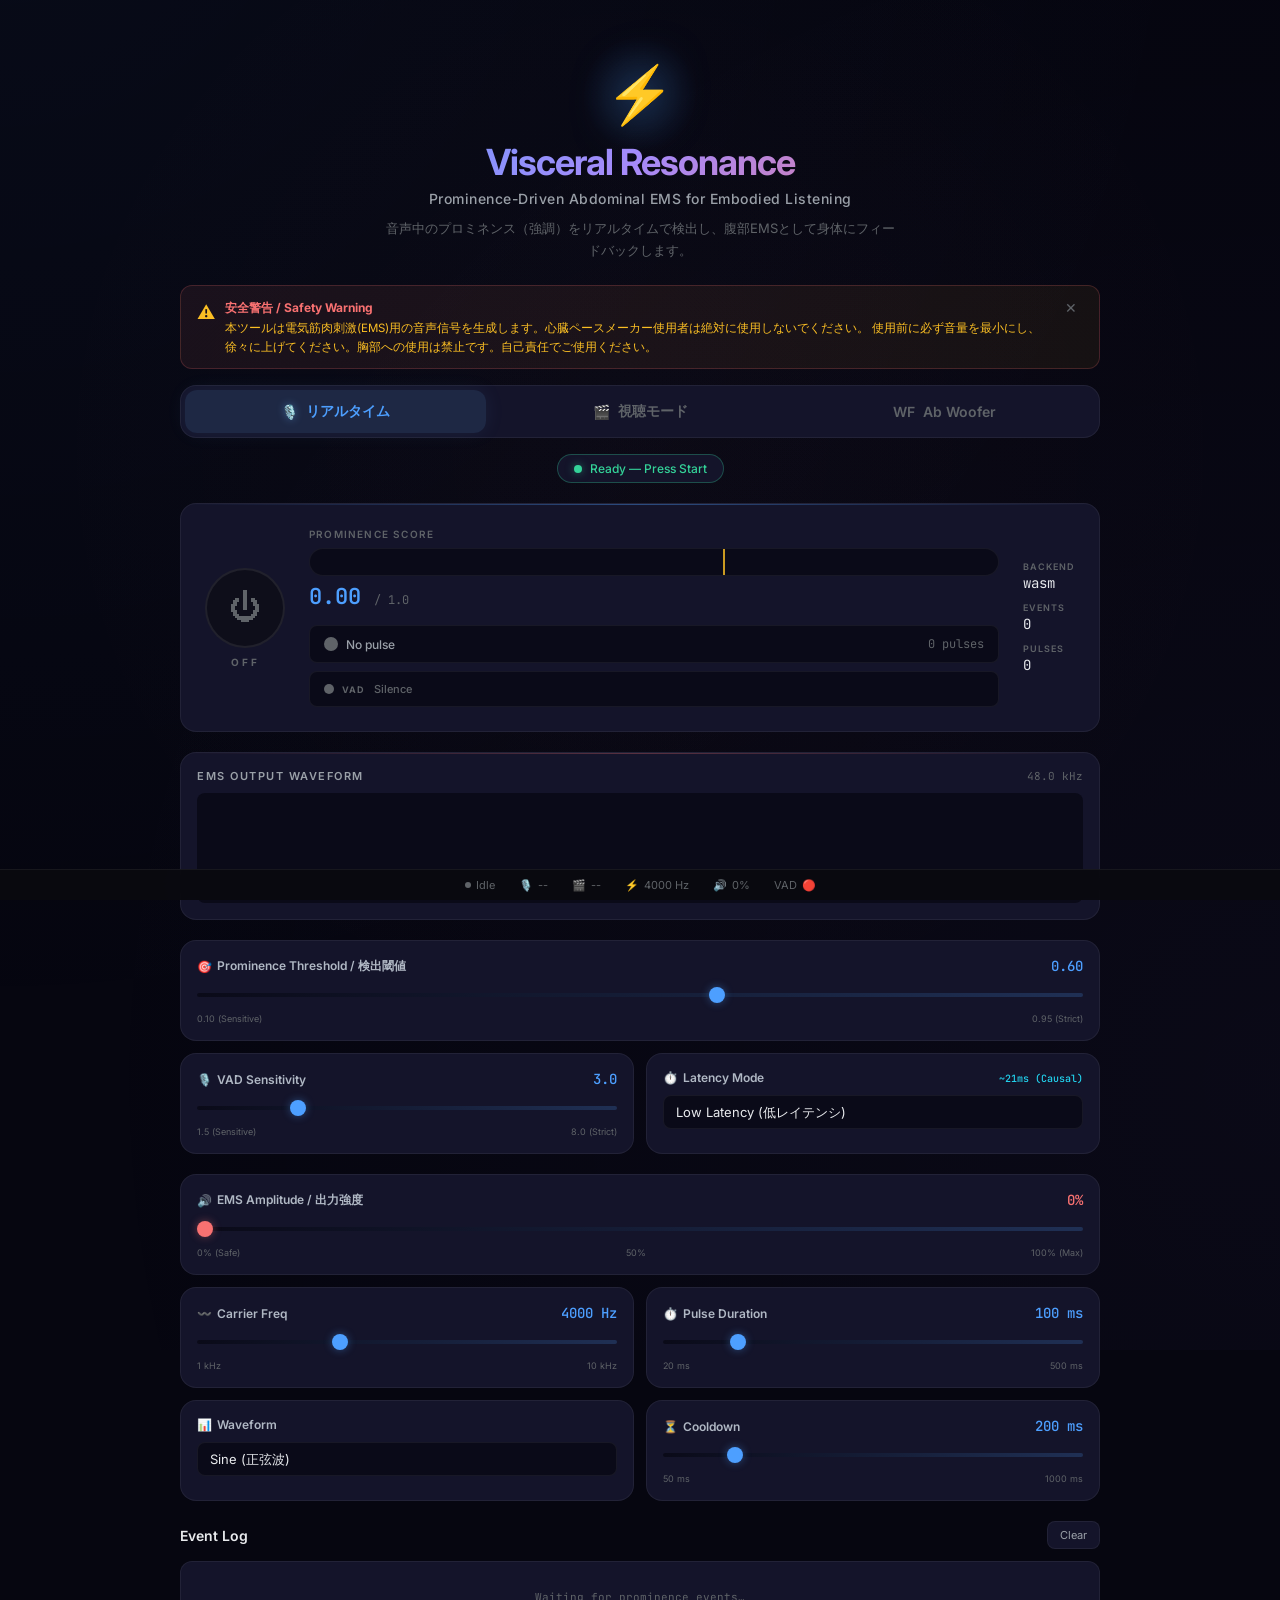
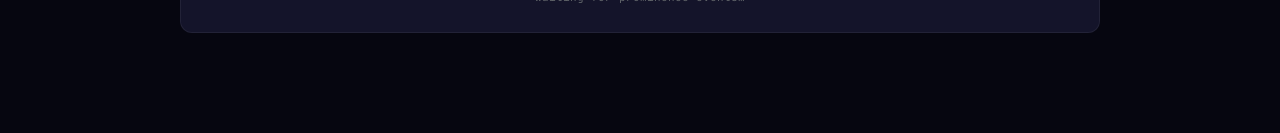
==== commit 630e405b: "feat: add live ab woofer mode" ====
--- a/index.html
+++ b/index.html
@@ -45,6 +45,9 @@
       <button class="mode-tab" id="modePlaybackBtn" data-mode="playback">
         <span>🎬</span> 視聴モード
       </button>
+      <button class="mode-tab" id="modeWooferBtn" data-mode="woofer">
+        <span>WF</span> Ab Woofer
+      </button>
     </div>
 
     <!-- ═══ Status Chip ═══ -->
@@ -205,6 +208,95 @@
       </div>
     </div><!-- end playback -->
 
+    <div class="mode-section mode-section--hidden" id="modeWooferSection">
+      <div class="section-header">
+        <h2 class="section-title">Ab Woofer / Music Split</h2>
+        <button class="btn-small" id="refreshWooferDevicesBtn">Refresh Devices</button>
+      </div>
+      <div class="port-grid">
+        <div class="port-card">
+          <div class="port-card__header">
+            <span class="port-card__icon">A</span>
+            <span class="port-card__title">Audio Port</span>
+          </div>
+          <div class="select-group"><select id="wooferAudioPortSelect"><option value="default">Default</option></select></div>
+          <div class="port-card__hint">high-passed music / headphones / speakers</div>
+        </div>
+        <div class="port-card">
+          <div class="port-card__header">
+            <span class="port-card__icon">USB</span>
+            <span class="port-card__title">USB Bass Port</span>
+          </div>
+          <div class="select-group"><select id="wooferUsbPortSelect"><option value="default">Default</option></select></div>
+          <div class="port-card__hint">low-passed bass / audio-driven EMS adapter</div>
+        </div>
+      </div>
+
+      <div class="playback-card woofer-live-card">
+        <div class="section-header">
+          <h2 class="section-title">Live Tab Capture</h2>
+          <span class="transport-time" id="wooferLiveState">Idle</span>
+        </div>
+        <div class="playback-player__controls woofer-live-actions">
+          <button class="btn-small" id="wooferCaptureBtn">Capture Live Tab</button>
+          <button class="btn-small" id="wooferStopCaptureBtn">Stop Live</button>
+        </div>
+        <div class="port-card__hint woofer-live-hint">If the source tab is still audible, mute that tab and watch the preview here.</div>
+        <video class="woofer-live-preview" id="wooferLivePreview" autoplay muted playsinline></video>
+      </div>
+
+      <div class="playback-card">
+        <div class="playback-drop-zone playback-drop-zone--small" id="wooferDropZone">
+          <div class="playback-drop-zone__text">Drop an audio file here / click to choose music</div>
+          <input type="file" id="wooferFileInput" accept="audio/*,.wav,.mp3,.m4a,.aac,.ogg,.flac" style="display:none">
+        </div>
+        <div class="playback-player" id="wooferPlayer" style="display:none">
+          <div class="playback-player__name" id="wooferFileName">--</div>
+          <div class="playback-transport">
+            <button class="transport-btn" id="wooferPlayBtn">▶</button>
+            <button class="transport-btn" id="wooferPauseBtn">Ⅱ</button>
+            <button class="transport-btn" id="wooferStopBtn">■</button>
+            <input type="range" class="seek-slider" id="wooferSeekSlider" min="0" max="100" value="0" step="0.1">
+            <span class="transport-time" id="wooferTransportTime">0:00 / 0:00</span>
+          </div>
+          <div class="playback-player__controls">
+            <button class="btn-small" id="wooferApplyBtn">Apply Split</button>
+            <button class="btn-small" id="wooferClearBtn">Clear</button>
+          </div>
+        </div>
+      </div>
+
+      <div class="controls-grid" style="margin-top:12px">
+        <div class="control-card">
+          <div class="control-card__header">
+            <span class="control-card__title">Crossover</span>
+            <span class="control-card__value" id="wooferCutoffValue">120 Hz</span>
+          </div>
+          <input type="range" id="wooferCutoffSlider" min="40" max="250" value="120" step="5">
+          <div class="slider-labels"><span>40 Hz</span><span>250 Hz</span></div>
+        </div>
+        <div class="control-card">
+          <div class="control-card__header">
+            <span class="control-card__title">USB Bass Gain</span>
+            <span class="control-card__value amplitude-value" id="wooferGainValue">25%</span>
+          </div>
+          <input type="range" class="amplitude-slider" id="wooferGainSlider" min="0" max="300" value="25" step="5">
+          <div class="slider-labels"><span>0% Safe</span><span>150%</span><span>300%</span></div>
+        </div>
+      </div>
+
+      <div class="woofer-meter-grid">
+        <div class="woofer-meter">
+          <span class="woofer-meter__label">Audio band</span>
+          <div class="woofer-meter__track"><div class="woofer-meter__bar" id="wooferAudioMeter"></div></div>
+        </div>
+        <div class="woofer-meter">
+          <span class="woofer-meter__label">USB bass band</span>
+          <div class="woofer-meter__track"><div class="woofer-meter__bar woofer-meter__bar--usb" id="wooferUsbMeter"></div></div>
+        </div>
+      </div>
+    </div><!-- end woofer -->
+
     <!-- ═══ Shared EMS Controls ═══ -->
     <div class="controls-grid">
       <div class="control-card control-card--full">
--- a/style.css
+++ b/style.css
@@ -875,6 +875,79 @@
 
 /* ═══ Event Log ═══ */
 
+.playback-player__controls { gap: 8px; }
+
+/* Ab Woofer */
+.woofer-meter-grid {
+  display: grid;
+  grid-template-columns: 1fr 1fr;
+  gap: 12px;
+  margin-bottom: 20px;
+}
+
+.woofer-meter {
+  background: var(--bg-card);
+  border: 1px solid var(--border-subtle);
+  border-radius: var(--radius-md);
+  padding: 14px;
+}
+
+.woofer-meter__label {
+  display: block;
+  font-size: 10px;
+  font-weight: 700;
+  color: var(--text-muted);
+  text-transform: uppercase;
+  letter-spacing: 1.2px;
+  margin-bottom: 8px;
+}
+
+.woofer-meter__track {
+  height: 18px;
+  background: var(--bg-input);
+  border: 1px solid var(--border-subtle);
+  border-radius: 9px;
+  overflow: hidden;
+}
+
+.woofer-meter__bar {
+  width: 0%;
+  height: 100%;
+  background: linear-gradient(90deg, var(--accent-cyan), var(--accent-blue));
+  transition: width 0.08s linear;
+}
+
+.woofer-meter__bar--usb {
+  background: linear-gradient(90deg, var(--accent-amber), var(--accent-red));
+}
+
+.woofer-live-card {
+  margin-bottom: 12px;
+}
+
+.woofer-live-actions {
+  justify-content: flex-start;
+  margin: 0 0 12px;
+}
+
+.woofer-live-hint {
+  margin: 0 0 10px;
+}
+
+.woofer-live-preview {
+  width: 100%;
+  max-height: 260px;
+  display: none;
+  background: var(--bg-input);
+  border: 1px solid var(--border-subtle);
+  border-radius: var(--radius-sm);
+  object-fit: contain;
+}
+
+.woofer-live-preview.active {
+  display: block;
+}
+
 .event-log-section { margin-bottom: 20px; }
 
 .event-log {
@@ -961,6 +1034,7 @@
   .acn-info { flex-direction: row; gap: 16px; }
   .controls-grid { grid-template-columns: 1fr; }
   .port-grid { grid-template-columns: 1fr; }
+  .woofer-meter-grid { grid-template-columns: 1fr; }
   .power-btn { width: 64px; height: 64px; font-size: 26px; }
   .status-bar { gap: 12px; font-size: 10px; flex-wrap: wrap; }
 }
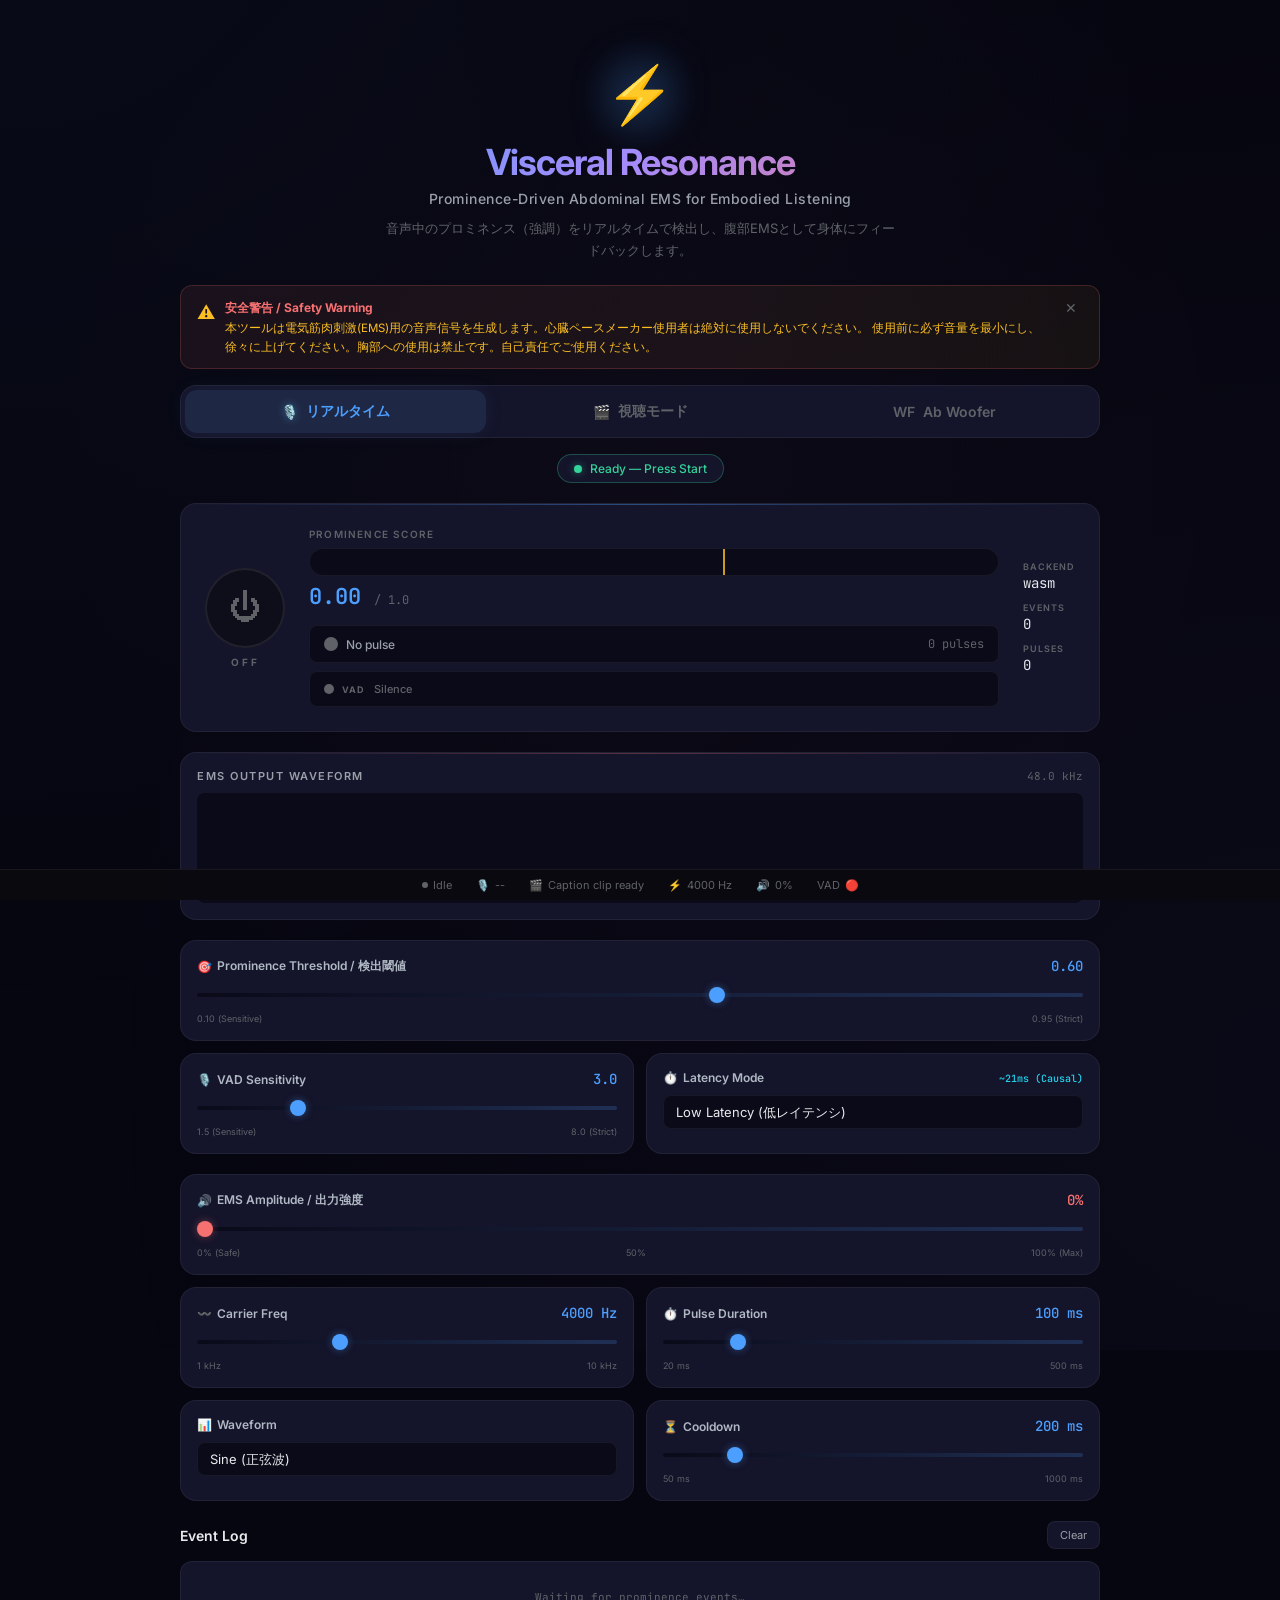
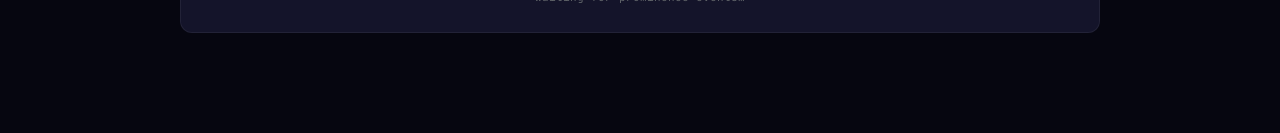
==== commit 52f117c0: "feat: add selectable caption viewer" ====
--- a/index.html
+++ b/index.html
@@ -153,6 +153,44 @@
          Playback Mode
          ═══════════════════════════════════════════════ -->
     <div class="mode-section mode-section--hidden" id="modePlaybackSection">
+      <div class="caption-browser">
+        <div class="section-header">
+          <h2 class="section-title">Caption Viewer</h2>
+          <button class="btn-small" id="captionReloadBtn">Reload Clips</button>
+        </div>
+        <div class="port-grid">
+          <div class="port-card">
+            <div class="port-card__header">
+              <span class="port-card__icon">CC</span>
+              <span class="port-card__title">TED Clip</span>
+            </div>
+            <div class="select-group"><select id="captionClipSelect"></select></div>
+            <div class="port-card__hint">free selection from TED caption data</div>
+          </div>
+          <div class="port-card">
+            <div class="port-card__header">
+              <span class="port-card__icon">Aa</span>
+              <span class="port-card__title">Subtitle Style</span>
+            </div>
+            <div class="select-group">
+              <select id="captionConditionSelect">
+                <option value="normal">Normal</option>
+                <option value="syntactic">Syntactic</option>
+                <option value="prosody">Prosody</option>
+                <option value="syn_prosody">Syntax + Prosody</option>
+              </select>
+            </div>
+            <div class="port-card__hint">no Latin-square assignment</div>
+          </div>
+        </div>
+        <div class="caption-viewer">
+          <div class="caption-video-wrap">
+            <video id="captionVideo" playsinline controls controlsList="nodownload noplaybackrate"></video>
+            <div class="caption-overlay" id="captionOverlay"></div>
+          </div>
+          <div class="caption-meta" id="captionMeta">Select a clip</div>
+        </div>
+      </div>
 
       <!-- Port Selection -->
       <div class="section-header">
--- a/style.css
+++ b/style.css
@@ -670,6 +670,80 @@
 .select-group select:focus { border-color: var(--accent-blue); }
 
 /* ═══ Playback Mode ═══ */
+
+#modePlaybackSection > .section-header:nth-of-type(n + 2),
+#modePlaybackSection > .media-library,
+#modePlaybackSection > .playback-card {
+  display: none;
+}
+
+.caption-browser {
+  margin-bottom: 16px;
+}
+
+.caption-viewer {
+  background: var(--bg-card);
+  border: 1px solid var(--border-subtle);
+  border-radius: var(--radius-lg);
+  padding: 14px;
+  margin-bottom: 12px;
+}
+
+.caption-video-wrap {
+  position: relative;
+  width: 100%;
+  aspect-ratio: 16 / 9;
+  background: #000;
+  border-radius: var(--radius-md);
+  overflow: hidden;
+}
+
+.caption-video-wrap video {
+  width: 100%;
+  height: 100%;
+  display: block;
+  object-fit: contain;
+  background: #000;
+}
+
+.caption-overlay {
+  position: absolute;
+  left: 4%;
+  right: 4%;
+  bottom: 6%;
+  min-height: 88px;
+  padding: 12px 16px;
+  border-radius: var(--radius-sm);
+  background: rgba(0, 0, 0, 0.72);
+  color: #fff;
+  font-family: var(--font-sans);
+  font-size: 22px;
+  line-height: 1.45;
+  text-align: center;
+  pointer-events: none;
+}
+
+.caption-word {
+  display: inline-block;
+  margin: 0 2px;
+  text-shadow: 0 2px 8px rgba(0,0,0,0.8);
+  transition: color 0.12s, opacity 0.12s, transform 0.12s;
+}
+
+.caption-word.active {
+  color: var(--accent-amber);
+  transform: translateY(-1px);
+}
+
+.caption-word.past {
+  opacity: 0.72;
+}
+
+.caption-meta {
+  font-size: 12px;
+  color: var(--text-secondary);
+  margin-top: 10px;
+}
 
 .section-header {
   display: flex;
